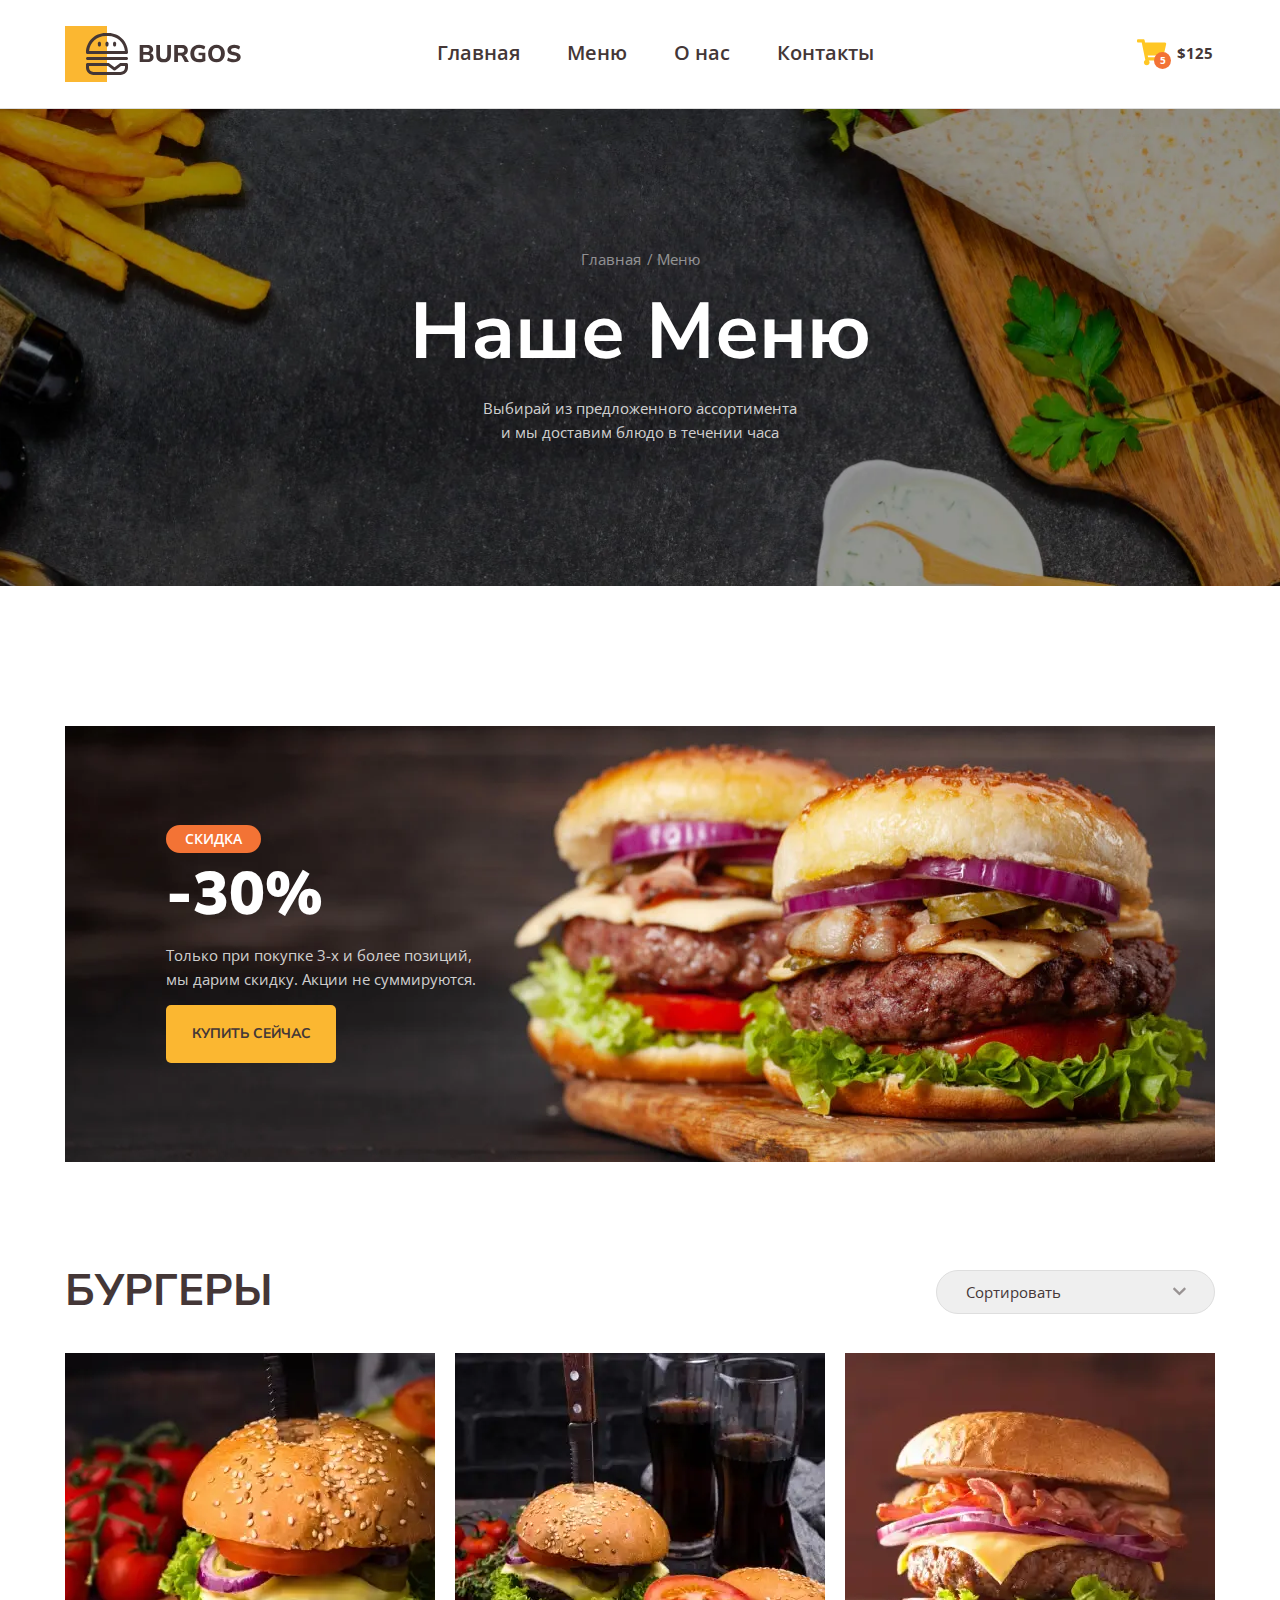
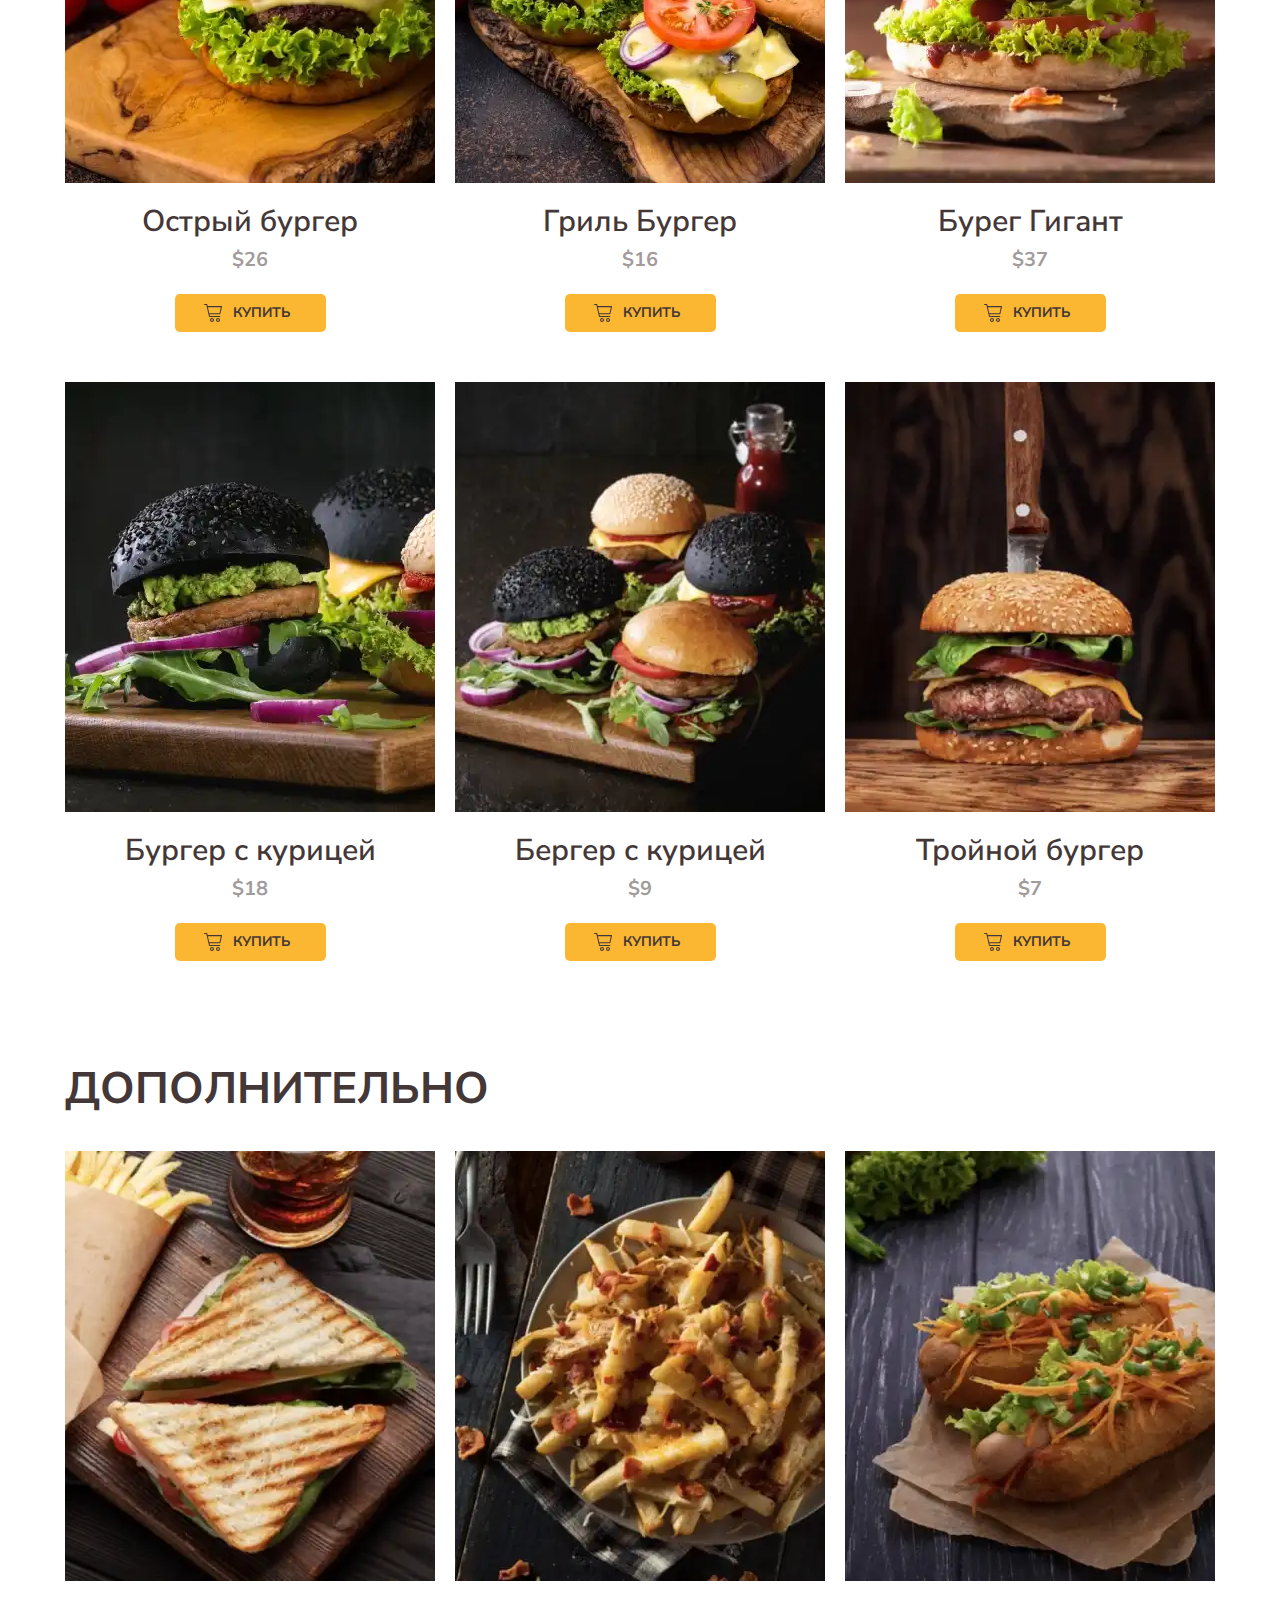
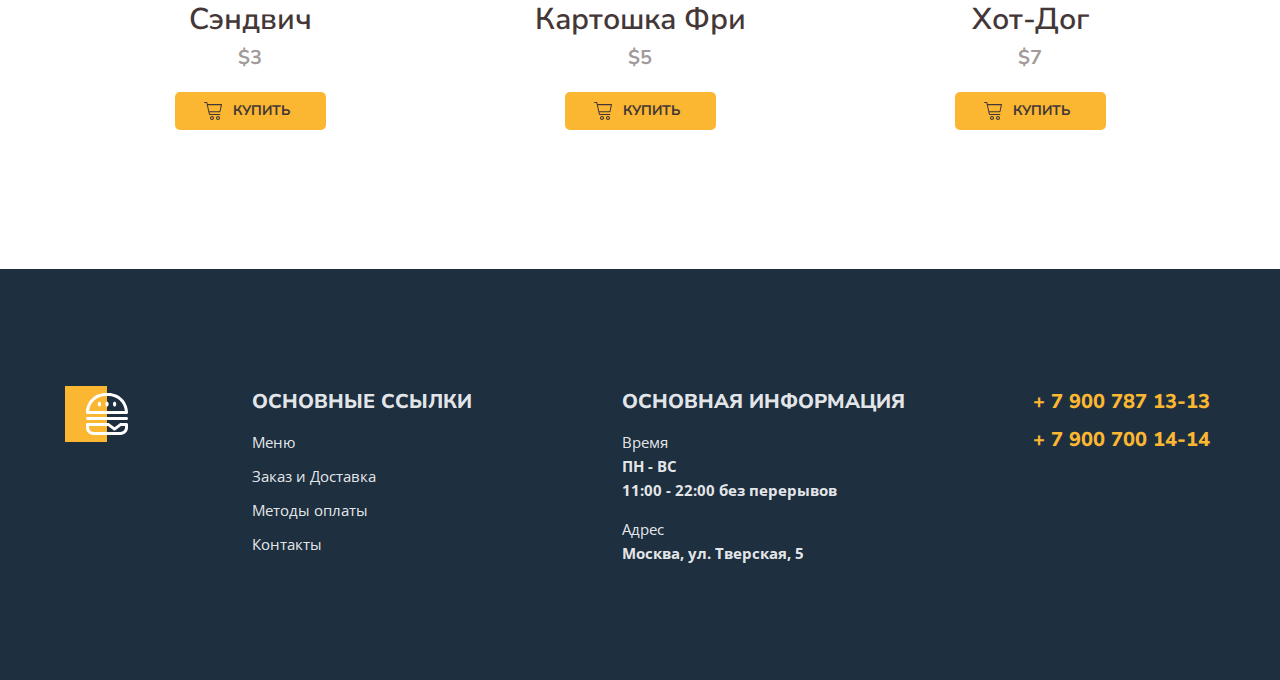
==== index.html @ 6c7c685e "fix8.2" ====
<!DOCTYPE html>
<html lang="ru">
<head>
    <link rel="preconnect" href="https://fonts.gstatic.com" crossorigin>
    <meta charset="UTF-8">
    <meta name="viewport" content="width=device-width, initial-scale=1.0">
    <title>Burger</title>
    <link rel="shortcut icon" href="images/favicon.ico">
    <link rel="icon" href="images/favicon.svg" type="image/svg+xml">
    <link rel="preload" as="image" type="image/webp" href="./images/banner-mobile.webp" media="(max-width: 450px)">
    <link rel="stylesheet" href="./styles/normalize.min.css">
    <link href="https://fonts.googleapis.com/css2?family=Nunito+Sans:ital,opsz,wght@0,6..12,200..1000;1,6..12,200..1000&family=Open+Sans:ital,wght@0,300..800;1,300..800&display=swap" rel="stylesheet">
    <link rel="stylesheet" href="./styles/main.css">
    <link rel="preconnect" href="https://fonts.googleapis.com">
</head>
<body>
    <header class="header" id="headerTop">
        <div class="container">
            <div class="header-wrapper">
                <button class="button-burger" onclick="openModal()"></button>
                <div class="logo"></div>
                <nav class="nav">
                    <a href="#" class="nav-link">Главная</a>
                    <a href="#" class="nav-link">Меню</a>
                    <a href="#" class="nav-link">О нас</a>
                    <a href="contact.html" class="nav-link">Контакты</a>
                </nav>
                <a href="#" class="cart">$125 
                    <span class="cart-count">
                        5
                    </span>
                </a>
            </div>
        </div>
    </header>
    <section class="hero">
        <div class="container">
            <ul class="breadcrumbs">
                <li class="breadcrumbs-item"><a href="#" class="breadcrumbs-link">Главная</a></li>
                <li class="breadcrumbs-item">Меню</li>
            </ul>
            <h1 class="hero-title">
                Наше меню
            </h1>
            <p class="hero-description">
                Выбирай из предложенного ассортимента и мы доставим блюдо в&nbsp;течении часа
            </p>
        </div>
    </section>
    <section class="banner">
        <div class="container">
            <div class="banner-wrapper">
                <h2 class="banner-title">
                    <span>Скидка</span>-30%
                </h2>
                <p class="banner-description">
                    Только при покупке&nbsp;3-х и более позиций, мы дарим скидку. Акции не суммируются.
                </p>
                <a class="banner-btn" href="#menuBurger">Купить сейчас</a>
            </div>
        </div>
    </section>
    <main>
        <section id="menuBurger">
            <div class="container">
                <div class="menu">
                    <div class="menu-header">
                        <h2 class="menu-title">Бургеры</h2>
                        <select class="select">
                            <option value="" disabled selected>Сортировать</option>
                            <option value="По умолчанию">По умолчанию</option>
                            <option value="По возрастанию">По возрастанию</option>
                            <option value="По убыванию">По убыванию</option>
                        </select>
                    </div>
                    <div class="menu-box">
                        <div class="menu-item">
                            <div class="menu-thumb">
                                <picture>
                                    <source srcset="./images/menu/mobile/01.webp" media="(max-width: 450px)" type="image/webp">
                                    <img src="./images/menu/01.webp" alt="Острый бургер">
                                </picture>
                            </div>
                            <h3 class="menu-name">Острый бургер</h3>
                            <p class="menu-price">$26</p>
                            <button class="menu-btn" type="button">Купить</button>
                        </div>
                        <div class="menu-item">
                            <div class="menu-thumb">
                                <picture>
                                    <source srcset="./images/menu/mobile/02.webp" media="(max-width: 450px)" type="image/webp">
                                    <img src="./images/menu/02.webp" alt="Гриль бургер">
                                </picture>
                            </div>
                            <h3 class="menu-name">Гриль Бургер</h3>
                            <p class="menu-price">$16</p>
                            <button class="menu-btn" type="button">Купить</button>
                        </div>
                        <div class="menu-item">
                            <div class="menu-thumb">
                                <picture>
                                    <source srcset="./images/menu/mobile/03.webp" media="(max-width: 450px)" type="image/webp">
                                    <img src="./images/menu/03.webp" alt="Бурег Гигант">
                                </picture>
                            </div>
                            <h3 class="menu-name">Бурег Гигант</h3>
                            <p class="menu-price">$37</p>
                            <button class="menu-btn" type="button">Купить</button>
                        </div>
                        <div class="menu-item">
                            <div class="menu-thumb">
                                <picture>
                                    <source srcset="./images/menu/mobile/04.webp" media="(max-width: 450px)" type="image/webp">
                                    <img src="./images/menu/04.webp" alt="Бургер с курицей">
                                </picture>
                            </div>
                            <h3 class="menu-name">Бургер с курицей</h3>
                            <p class="menu-price">$18</p>
                            <button class="menu-btn" type="button">Купить</button>
                        </div>
                        <div class="menu-item">
                            <div class="menu-thumb">
                                <picture>
                                    <source srcset="./images/menu/mobile/05.webp" media="(max-width: 450px)" type="image/webp">
                                    <img src="./images/menu/05.webp" alt="Бургер с курицей">
                                </picture>
                            </div>
                            <h3 class="menu-name">Бергер с курицей</h3>
                            <p class="menu-price">$9</p>
                            <button class="menu-btn" type="button">Купить</button>
                        </div>
                        <div class="menu-item">
                            <div class="menu-thumb">
                                <picture>
                                    <source srcset="./images/menu/mobile/06.webp" media="(max-width: 450px)" type="image/webp">
                                    <img src="./images/menu/06.webp" alt="Острый бургер">
                                </picture>
                            </div>
                            <h3 class="menu-name">Тройной бургер</h3>
                            <p class="menu-price">$7</p>
                            <button class="menu-btn" type="button">Купить</button>
                        </div>
                    </div>
                </div>
            </div>
        </section>
        <section>
            <div class="container">
                <div class="menu-add">
                    <div class="menuadd-header">
                        <h2 class="menu-title">Дополнительно</h2>
                    </div>
                    <div class="menu-box add">
                        <div class="menu-item add">
                            <div class="menu-thumb">
                                <picture>
                                    <source srcset="./images/menu/mobile/07.webp" media="(max-width: 450px)" type="image/webp">
                                    <img src="./images/menu/07.webp" alt="Сэндвич">
                                </picture>
                            </div>
                            <div class="menu-info">
                                <h3 class="menu-name add">Сэндвич</h3>
                                <p class="menu-price">$3</p>
                                <button class="menu-btn" type="button">Купить</button>
                            </div>
                        </div>
                        <div class="menu-item add">
                            <div class="menu-thumb">
                                <picture>
                                    <source srcset="./images/menu/mobile/08.webp" media="(max-width: 450px)" type="image/webp">
                                    <img src="./images/menu/08.webp" alt="Картошка Фри">
                                </picture>
                            </div>
                            <div class="menu-info">
                                <h3 class="menu-name">Картошка Фри</h3>
                                <p class="menu-price">$5</p>
                                <button class="menu-btn" type="button">Купить</button>
                            </div>
                        </div>
                        <div class="menu-item add">
                            <div class="menu-thumb">
                                <picture>
                                    <source srcset="./images/menu/mobile/09.webp" media="(max-width: 450px)" type="image/webp">
                                    <img src="./images/menu/09.webp" alt="Хот-Дог">
                                </picture>
                            </div>
                            <div class="menu-info">
                                <h3 class="menu-name">Хот-Дог</h3>
                                <p class="menu-price">$7</p>
                                <button class="menu-btn" type="button">Купить</button>
                            </div>
                        </div>
                    </div>
                </div>
            </div>
        </section>
    </main>
    <footer class="footer">
        <div class="container">
            <div class="footer-wrapper">
                <a href="#" class="footer-logo"></a>
                <div class="footer-item">
                    <h3 class="footer-title">Основные ссылки</h3>
                    <nav class="footer-nav">
                        <a href="#">Меню</a>
                        <a href="#">Заказ и Доставка</a>
                        <a href="#">Методы оплаты</a>
                        <a href="contact.html">Контакты</a>
                    </nav>
                    <a class="footer-tel mobile" href="tel:+79007871313">+ 7 900 787 13-13</a>
                    <a class="footer-tel mobile" href="tel:+79007001414">+ 7 900 700 14-14</a>
                </div>
                <div class="footer-item">
                    <h3 class="footer-title">Основная информация</h3>
                    <ul class="footer-list">
                        <li>
                            <span>Время</span>
                            ПН - ВС<br>11:00 - 22:00 без перерывов
                        </li>
                        <li>
                            <span>Адрес</span>
                            Москва, ул. Тверская, 5
                        </li>
                    </ul>
                </div>
                <div class="footer-item">
                    <a class="footer-tel" href="tel:+79007871313">+ 7 900 787 13-13</a>
                    <a class="footer-tel" href="tel:+79007001414">+ 7 900 700 14-14</a>
                </div>
            </div>
        </div>
    </footer>
    <a href="#headerTop" class="button-up hidden" id="btnUp">Наверх</a>
    <div class="modal" id="modal" >
        <a href="#" class="nav-link">Главная</a>
        <a href="#" class="nav-link">Меню</a>
        <a href="#" class="nav-link">О нас</a>
        <a href="contact.html" class="nav-link">Контакты</a>
        <button class="modal-close" onclick="closeModal()"></button>
    </div>
    <script src="./scripts/script.js"></script>
</body>
</html>
---- styles/main.css ----
:root {
    --open-sans: "Open Sans", serif;
    --nunito-sans: "Nunito Sans", serif;

    --accent-light: #FBB731;
    --accent-dark: #F37335;
    --dark: #443737;
    --light: #ffffff;
    --light-rbg: 255, 255, 255;

    --tr: .2s;
}

body {
    font-family: "Open Sans", serif;
}

a {
    text-decoration: none;
}

.container {
    width: 100%;
    max-width: 1180px;
    margin: 0 auto;
    padding: 0 15px;
}

/* Header */

.header {
    border-bottom: 1px solid #dedede;
}

.header-wrapper {
    display: flex;
    align-items: center;
    gap: 47px;
    padding: 26px 0;
}

.button-burger {
    display: none;
    width: 34px;
    height: 22px;
    border: none;
    background-color: transparent;
    background-image: url(../images/burger-button.svg);
}

.logo {
    display: block;
    width: 176px;
    height: 56px;
    background-image: url(../images/logo.svg);
    background-repeat: no-repeat;
    background-size: contain;
}

.nav {
    flex-grow: 1;
    display: flex;
    gap: 47px;
    margin-left: min(12vw, 149px);
}

.nav-link {
    color: var(--dark);
    font-weight: 600;
    font-size: 20px;
}

.nav-link::after {
    content: '';
    display: block;
    width: 100%;
    height: 3px;
    background-color: transparent;
    border-radius: 1.5px;
    transition: var(--tr);
}

.nav-link:hover::after {
    background-color: var(--accent-light);
}

.cart {
    display: flex;
    position: relative;
    align-items: center;
    gap: 10px;
    color: var(--dark);
    font-weight: 700;
    font-size: 15px;
    padding-right: 2px;
}

.cart::before {
    content: '';
    display: block;
    width: 30px;
    height: 30px;
    background-image: url(../images/cart.svg);
    background-repeat: no-repeat;
    background-size: contain;
}

.cart-count {
    display: flex;
    position: absolute;
    bottom: 0px;
    left: 17px;
    align-items: center;
    justify-content: center;
    width: 17px;
    height: 17px;
    font-size: 10px;
    color: var(--light);
    background-color: var(--accent-dark);
    border-radius: 100%;
}

/* Hero */

.hero {
    background-image: url(../images/hero.webp);
    background-repeat: no-repeat;
    background-size: cover;
    background-position: center center;
    text-align: center;
    padding: 142px 0;
}

.breadcrumbs {
    display: flex;
    align-items: center;
    justify-content: center;
    gap: 16px;
    list-style: none;
    padding: 0;
    color: rgba(var(--light-rbg), .5);
    font-size: 15px;
    margin: 0;
}

.breadcrumbs-item {
    position: relative;
}

.breadcrumbs-item:not(:last-child)::after {
    content: '/';
    position: absolute;
    right: -12px;
}

.breadcrumbs-link {
    color: rgba(var(--light-rbg), .5);
    transition: var(--tr);
}

.breadcrumbs-link:hover {
    color: var(--accent-light);
}

.hero-title {
    color: var(--light);
    font-family: var(--nunito-sans);
    font-size: 79px;
    font-weight: 700;
    text-transform: capitalize;
    margin-top: 19px;
    margin-bottom: 18px;
}

.hero-description {
    max-width: 320px;
    margin: 0 auto;
    color: rgba(var(--light-rbg), .8);
    font-size: 15px;
    line-height: 160%;
}

/* Banner */

.banner {
    margin-top: 140px;
}

.banner-wrapper {
    padding: 99px 101px;
    background-image: url(../images/banner.webp);
    background-repeat: no-repeat;
    background-position: center;
}

.banner-title {
    color: var(--light);
    font-family: var(--nunito-sans);
    font-weight: 900;
    font-size: 60px;
    line-height: 127%;
    text-transform: uppercase;
    margin: 0 0 11px 0;
}

.banner-title span {
    display: block;
    text-align: center;
    font-family: var(--open-sans);
    color: var(--light);
    font-weight: 600;
    font-size: 14px;
    line-height: 129%;
    text-transform: uppercase;
    background-color: var(--accent-dark);
    max-width: 95px;
    border-radius: 14px;
    margin-bottom: 3px;
    padding: 5px 0;
}

.banner-description {
    max-width: 328px;
    font-family: var(--open-sans);
    font-weight: 400;
    font-size: 15px;
    line-height: 160%;
    color: rgba(var(--light-rbg), 0.8);
    margin: 0 0 14px;
}

.banner-btn {
    display: block;
    border-radius: 5px;
    text-align: center;
    width: 170px;
    border: none;
    background-color: var(--accent-light);
    font-family: var(--nunito-sans);
    font-weight: 700;
    font-size: 14px;
    line-height: 129%;
    text-transform: uppercase;
    color: var(--dark);
    padding: 20px 0;
    transition: var(--tr);
}

.banner-btn:hover {
    background-color: var(--accent-dark);
}

/* Menu header */

.menu {
    margin: 104px 0 0 0;
}

.menu-header {
    display: flex;
    justify-content: space-between;
    align-items: center;
    margin: 0 0 36px 0;
    position: relative;
}

.menu-title {
    margin: 0;
    font-family: var(--nunito-sans);   
    color: var(--dark);
    text-transform: uppercase;
    font-size: 44px;
}

.menu-box {
    display: grid;
    grid-template-columns: repeat(3, 1fr);
    grid-template-rows: auto;;
    gap: 30px 20px;
}

.menu-thumb {
    width: 100%;
    height: min(34vw, 430px);
    position: relative;
    overflow: hidden;
    margin: 0 0 20px 0;
}

.menu-thumb img {
    width: 100%;
    height: 100%;
    position: absolute;
    left: 50%;
    top: 50%;
    transform: translate(-50%, -50%);
    object-fit: cover;
}

.select {
    display: block;
    width: 279px;
    font-family: var(--open-sans);
    font-weight: 400;
    font-size: 15px;
    line-height: 160%;
    color: var(--dark);
    border-radius: 22px;
    border: 1px solid #dedede;
    padding: 9px 29px;
    appearance: none;
    cursor: pointer;
    outline: none;
}

.menu-header::after {
    content: '';
    display: block;
    position: absolute;
    right: 29px;
    width: 13px;
    height: 9px;
    background: url(../images/arrow.svg);
    background-repeat: no-repeat;
    background-size: contain;
    pointer-events: none;
}

.menu-name {
    font-family: var(--nunito-sans);
    color: var(--dark);
    font-size: 30px;
    font-weight: 600;
    line-height: 127%;
    text-align: center;
    margin: 0;
    /* padding: 20px 0 0 0; */
}

.menu-price {
    font-family: var(--nunito-sans);
    font-weight: 700;
    font-size: 20px;
    line-height: 140%;
    text-align: center;
    color: rgba(68, 55, 55, 0.5);
    margin: 0;
    padding: 5px 0 0 0;
}

.menu-btn {
    display: block;
    border-radius: 5px;
    border: none;
    background-color: var(--accent-light);
    font-family: var(--nunito-sans);
    font-weight: 700;
    font-size: 14px;
    line-height: 129%;
    text-transform: uppercase;
    color: var(--dark);
    margin: 20px auto;
    padding: 10px 36px 10px 58px;
    position: relative;
    transition: var(--tr);
    cursor: pointer;
}

.menu-btn::before {
    content: '';
    display: block;
    width: 18px;
    height: 18px;
    background: url(../images/cart2.svg) no-repeat;
    background-size: contain;
    position: absolute;
    left: 29px;
}

.menu-btn:hover {
    background-color: var(--accent-dark);
}

/* Дополнительно */

.menu-add {
    margin-top: 83px;
}

.menuadd-header {
    display: flex;
    justify-content: space-between;
    align-items: center;
    margin: 0 0 36px 0;
    position: relative;
}

/* Футер */

.footer {
    background-color: #1E2F40;
    margin-top: 119px;
}

.footer-wrapper {
    display: flex;
    justify-content: space-between;
    font-family: var(--nunito-sans);
    color: rgba(var(--light-rbg), .9);
    padding: 114px 0 100px 0;
    gap: 15px;
}

.footer-logo {
    display: block;
    width: 63px;
    height: 56px;
    background-image: url(../images/logo-light-min.svg);
    background-repeat: no-repeat;
    background-size: contain;
    margin-top: 3px;
}

.footer-title {
    font-weight: 800;
    font-size: 20px;
    line-height: 190%;
    text-transform: uppercase;
    margin: 0;
    padding-bottom: 9px;
}

.footer-nav {
    font-family: var(--open-sans);
    font-weight: 400;
    font-size: 15px;
    line-height: 160%;
}

.footer-list {
    font-family: var(--open-sans);
    list-style-type: none;
    font-weight: 700;
    font-size: 15px;
    line-height: 160%;
    padding: 0;
    margin: 0;
}

.footer-list li {
    padding-bottom: 15px;
}

.footer-list span {
    display: block;
    font-weight: 400;
    font-size: 15px;
    line-height: 160%;
}

.footer-nav a{
    display: block;
    padding-bottom: 10px;
    color: rgba(var(--light-rbg), .9);
    transition: var(--tr);
}

.footer-nav a:hover {
    color: var(--accent-light);
}

.footer-tel {
    display: block;
    color: var(--accent-light);
    font-weight: 800;
    font-size: 20px;
    line-height: 190%;
    text-transform: uppercase;
    transition: var(--tr);
    text-align: right;
}

.footer-tel.mobile {
    display: none;
}

.footer-tel:hover {
    color: var(--accent-dark);
}

.footer-item:last-child {
    flex-basis: 196px;
    margin-right: 5px;
    margin-left: -15px;
}
.footer-item:nth-child(3) {
    margin-left: 25px;
}

/* Contacts */

.hero-contact {
    background-image: url(../images/hero-contact.webp);
    background-repeat: no-repeat;
    background-size: cover;
    background-position: center center;
    text-align: center;
    padding: 142px 0;
}

.contact-main {
    display: flex;
    align-items: center;
    gap: 20px;
    max-width: 1057px;
    margin: 140px auto 60px;
}

.contact-map {
    flex-basis: 680px;
}

.contact-adress {
    flex-basis: calc(100% - 680px - 20px);
    list-style-type: none;
    padding-left: 0;
}

.contact-adress > li:not(:last-child) {
    margin-bottom: 26px;
}

.contact-adress > li > span {
    display: block;
    font-size: 15px;
    line-height: 160%;
}

.contact-adress > li > span:first-child {
    font-family: var(--nunito-sans);
    font-size: 20px;
    font-weight: 700;
    line-height: 190%;
    text-transform: uppercase;
    margin-left: 3px;
    margin-bottom: 4px;
}

.contact-adress > li > span:last-child {
    font-weight: 700;
    margin-top: 10px;
}

.contact-additionally {
    display: flex;
    justify-content: space-between;
    gap: 20px;
    max-width: 1057px;
    list-style-type: none;
    padding-left: 0;
    margin: 0 auto;
}

.contact-additionally > li {
    font-size: 15px;
    display: flex;
    align-items: center;
    gap: 15px;
}

.contact-additionally > li::before {
    content: '';
    display: block;
    width: 80px;
    height: 80px;
    background-repeat: no-repeat;
    background-size: cover;
}

.contact-additionally > li:nth-child(1):before {
    background-image: url(../images/contact/01.svg);
}
.contact-additionally > li:nth-child(2):before {
    background-image: url(../images/contact/02.svg);
}
.contact-additionally > li:nth-child(3):before {
    background-image: url(../images/contact/03.svg);
}

.contact-info,
.contact-tel {
    display: block;
    color: var(--dark);
    font-family: var(--nunito-sans);
    font-size: 20px;
    font-weight: 700;
    line-height: 140%;
    margin-top: 5px;
}

.contact-tel {
    transition: var(--tr);
}

.contact-tel:hover {
    color: var(--accent-light);
}

.button-up {
    position: fixed;
    right: 10px;
    bottom: 10px;
    border-radius: 5px;
    text-align: center;
    width: 80px;
    border: none;
    background-color: var(--accent-light);
    font-family: var(--nunito-sans);
    font-weight: 700;
    font-size: 14px;
    line-height: 129%;
    text-transform: uppercase;
    color: var(--dark);
    padding: 8px 0;
    transition: var(--tr);
}

.button-up:hover {
    background-color: var(--accent-dark);
}

.button-up.hidden {
    opacity: 0;
    pointer-events: none;
}

.button-up.visible {
    opacity: 1;
}

.modal {
    display: none;
}

/* Media */

@media (max-width: 1280px) {
    .container {
        box-sizing: border-box;
    }
}

@media (max-width: 1080px) {
    .header-wrapper {
        gap: 48px;
    }
    .nav {
        gap: min(3vw, 30px);
        margin-left: 0;
    }
}

@media (max-width: 768px) {
    .hero {
        padding: 142px 0 142px 10px;
    }
    .header-wrapper {
        gap: 45px;
        padding: 30px 0;
    }
    .nav {
        gap: 23px;
    }
    .logo {
        width: 150px;
        height: 47.81px;
    }
    .banner {
        margin-top: 72px;
    }
    .banner-wrapper {
        padding: 100px  40px;
        background-position: 18%;
    }
    .menu {
        margin-top: 84px;
    }
    .menu-thumb {
        height: 430px;
    }
    .menu-add {
        margin-top: 72px;
    }
    .menu-box {
        grid-template-columns: repeat(2, 1fr);
    }
    .menu-box.add {
        grid-template-columns: 1fr;
        gap: 50px;
    }
    .menu-item.add {
        display: flex;
        align-items: center;
        gap: 20px;
    }
    .menu-item.add .menu-thumb {
        flex-basis: calc(63% - 20px);
        height: 260px;
        margin: 0;
    }
    .menu-item.add .menu-info {
        flex-basis: 37%;
    }
    .footer {
        margin-top: 140px;
    }
    .footer-title {
        padding-bottom: 11px;
    }
    .footer-item:nth-child(3) {
        margin-left: 23px;
    }
    .footer-item:last-child {
        display: none;
    }
    .footer-list {
        padding-top: 1px;
    }
    .footer-list li {
        padding-bottom: 14px;
    }
    .footer-tel.mobile {
        display: block;
        text-align: left;
    }
    .footer-nav a{
        padding-bottom: 9px;
    }
    .footer-nav{
        padding-bottom: 4px;
    }
    .footer-wrapper {
        padding: 59px 0 71px 0;
    }
}

    @media (max-width: 730px) {
    .nav {
        display: none;
    }
    .button-burger {
        display: block;
    }
    .logo {
        flex-grow: 1;
        width: 116px;
        height: 37px;
    }
    .header-wrapper {
        gap: 21px;
        padding: 19px 0;
    }
    .modal {
        display: flex;
        flex-direction: column;
        width: 100%;
        max-width: 500px;
        padding: 40px 15px;
        position: absolute;
        top: -400px;
        left: 0;
        right: 0;
        margin: 0 auto;
        background-color: #fff8df;
        align-items: center;
        gap: 23px;
        box-sizing: border-box;
        transition: var(--tr);
    }
    .modal-close {
        position: absolute;
        top: 20px;
        right: 20px;
        background-image: url(../images/modal-close.svg);
        width: 22px;
        height: 22px;
        background-repeat: no-repeat;
        background-size: contain;
        border: none;
        background-color: transparent;
    }
    .hero {
        padding: 57px 0;
        background-image: url(../images/hero-mobile.webp);
    }
    .banner {
        margin-top: 34px;
    }
    .banner-wrapper {
        padding: 33px 16px;
    }
    .banner-description {
        font-size: 14px;
        max-width: 222px;
        margin-bottom: 18px;
    }
    .banner-btn {
        width: 197px;
    }
    .breadcrumbs {
        font-size: 14px;
        gap: 12px;
    }
    .breadcrumbs-item:not(:last-child)::after {
        right: -8px;
    }
    .hero-title {
        font-size: 38px;
        margin-top: 29px;
        margin-bottom: 12px;
    }
    .hero-description {
        font-size: 12px;
        max-width: 258px;
    }
    .menu {
        margin-top: 58px;
    }
    .menu-title {
        font-size: 27px;
    }
    .select {
        width: 136px;
        font-size: 12px;
        padding: 11px 14px;
    }
    .menu-box {
        gap: 24px 20px;
    }
    .menu-thumb {
        margin: 0 0 9px 0;
        height: 50vw;
    }
    .menu-header {
        margin: 0 0 31px 0;
    }
    .menu-header::after {
        right: 11px;
    }
    .menu-name {
        font-size: 13px;
    }
    .menu-price {
        font-size: 12px;
        padding: 8px 0 11px 0;
    }
    .menu-btn {
        margin: 0 auto;
        padding: 10px 25px 10px 47px;
    }
    .menu-btn::before {
        left: 22px;
    }
    .menu-add {
        margin-top: 63px;
    }
    .menu-box.add {
        gap: 25px;
    }
    .menu-item.add .menu-thumb {
        flex-basis: calc(100% - 150px);
        height: 35vw;
    }
    .menu-item.add .menu-info {
        flex-basis: 130px;
    }
    .footer {
        margin-top: 79px;
    }
    .footer-wrapper {
        flex-direction: column;
        position: relative;
    }
    .footer-tel.mobile {
        position: absolute;
        top: 52px;
        right: 1px;
    }
    .footer-wrapper {
        margin-left: -2px;
        padding: 60px 0 50px 0;
        gap: 22px;
    }
    .footer-tel.mobile + .footer-tel.mobile {
        top: 90px;
    }
    .footer-logo {
        margin-bottom: 21px;
        margin-top: 0;
    }
    .footer-title {
        font-size: 18px;
        padding-bottom: 14px;
    }
    .footer-item:nth-child(3) {
        margin-left: 0;
    }
    .footer-list {
        padding-top: 0px;
    }
}
@media (max-width: 450px) {
    .menu-item.add .menu-thumb {
        flex-basis: calc(100% - 130px - 20px);
        height: 40vw;
    }
    .banner-wrapper {
        background-image: url(../images/banner-mobile.webp);
    }
}
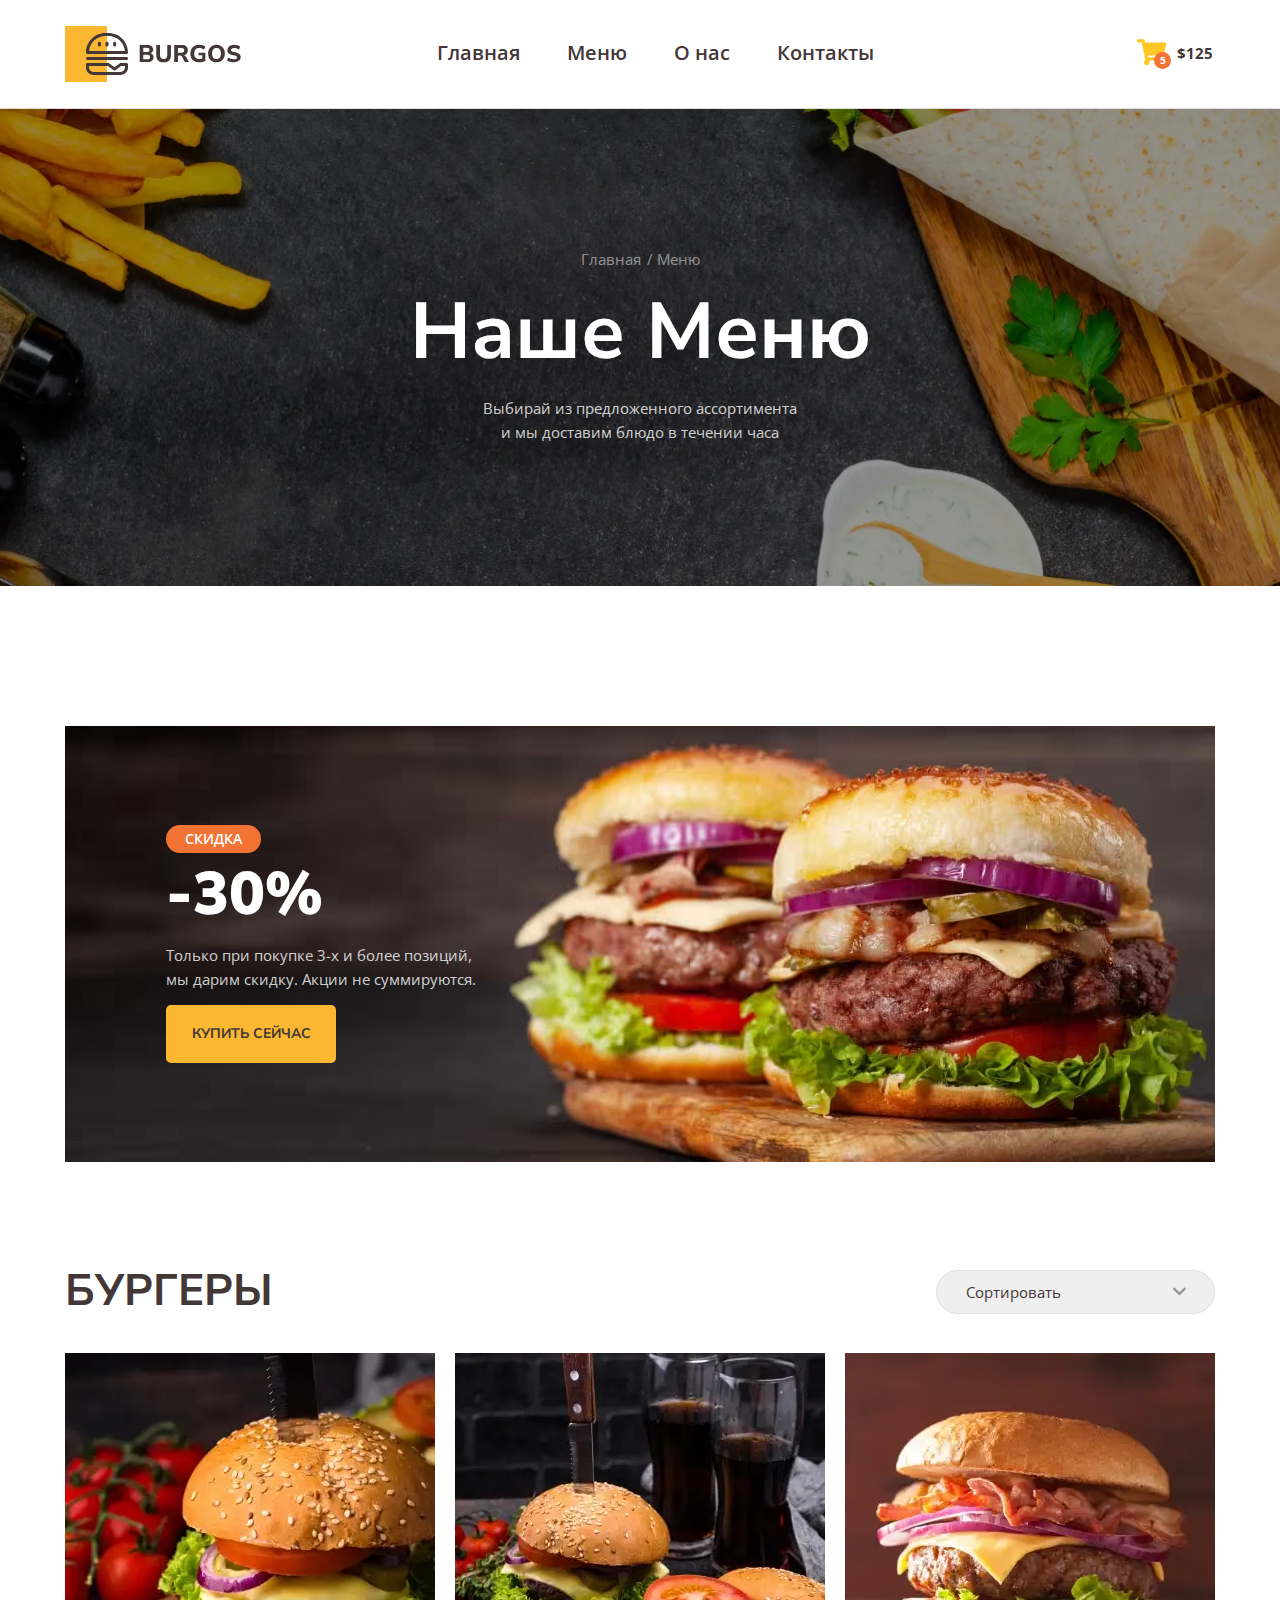
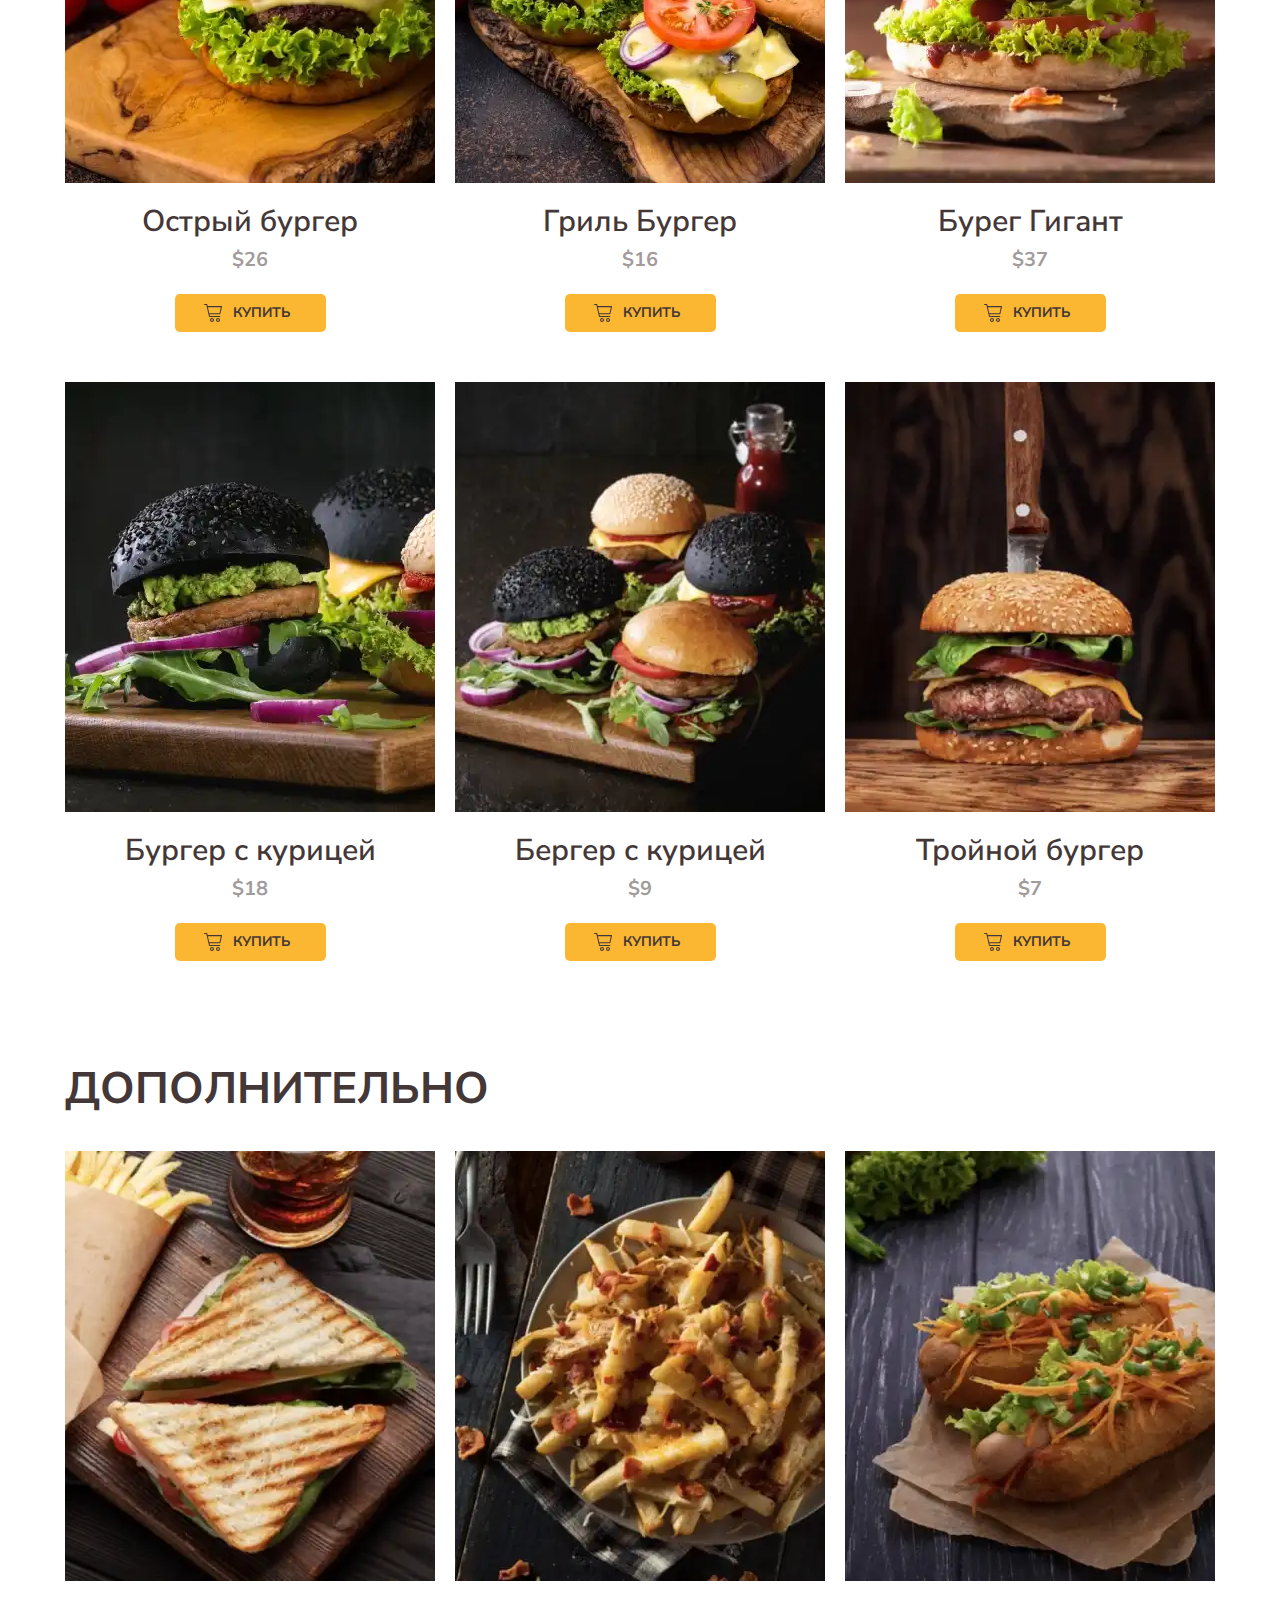
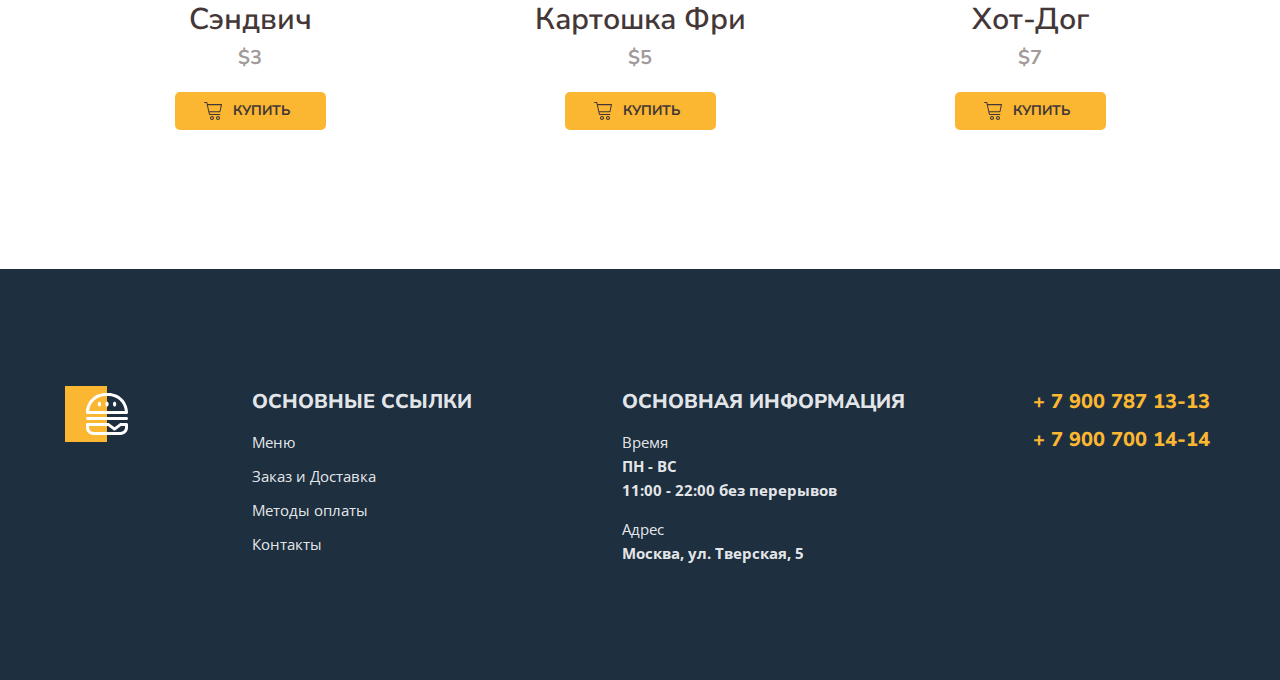
==== commit 3f78ea6a: "testAvif" ====
--- a/index.html
+++ b/index.html
@@ -7,7 +7,7 @@
     <title>Burger</title>
     <link rel="shortcut icon" href="images/favicon.ico">
     <link rel="icon" href="images/favicon.svg" type="image/svg+xml">
-    <link rel="preload" as="image" type="image/webp" href="./images/banner-mobile.webp" media="(max-width: 450px)">
+    <link rel="preload" as="image" type="image/avif" href="./images/banner-mobile.avif" media="(max-width: 450px)">
     <link rel="stylesheet" href="./styles/normalize.min.css">
     <link href="https://fonts.googleapis.com/css2?family=Nunito+Sans:ital,opsz,wght@0,6..12,200..1000;1,6..12,200..1000&family=Open+Sans:ital,wght@0,300..800;1,300..800&display=swap" rel="stylesheet">
     <link rel="stylesheet" href="./styles/main.css">
@@ -58,6 +58,16 @@
                 </p>
                 <a class="banner-btn" href="#menuBurger">Купить сейчас</a>
             </div>
+            <p class="banner-description mobile">
+                Только при покупке&nbsp;3-х и более позиций, мы дарим скидку. Акции не суммируются.
+            </p>
+            <h2 class="banner-title mobile">
+                <span>Скидка</span>-30%
+            </h2>
+            <p class="banner-description mobile">
+                Только при покупке&nbsp;3-х и более позиций, мы дарим скидку. Акции не суммируются.
+            </p>
+            <a class="banner-btn mobile" href="#menuBurger">Купить сейчас</a>
         </div>
     </section>
     <main>
--- a/styles/main.css
+++ b/styles/main.css
@@ -188,7 +188,7 @@
 
 .banner-wrapper {
     padding: 99px 101px;
-    background-image: url(../images/banner.webp);
+    background-image: url(../images/banner.avif);
     background-repeat: no-repeat;
     background-position: center;
 }
@@ -201,6 +201,10 @@
     line-height: 127%;
     text-transform: uppercase;
     margin: 0 0 11px 0;
+}
+
+.banner-title.mobile {
+    display: none;
 }
 
 .banner-title span {
@@ -227,6 +231,10 @@
     line-height: 160%;
     color: rgba(var(--light-rbg), 0.8);
     margin: 0 0 14px;
+}
+
+.banner-description.mobile {
+    display: none;
 }
 
 .banner-btn {
@@ -244,6 +252,9 @@
     color: var(--dark);
     padding: 20px 0;
     transition: var(--tr);
+}
+.banner-btn.mobile {
+    display: none;
 }
 
 .banner-btn:hover {
@@ -798,6 +809,7 @@
     }
     .banner-wrapper {
         padding: 33px 16px;
+        background-position: 18%;
     }
     .banner-description {
         font-size: 14px;
@@ -915,6 +927,38 @@
         height: 40vw;
     }
     .banner-wrapper {
-        background-image: url(../images/banner-mobile.webp);
+        background-image: url(../images/banner-mobile.avif);
+        background-position: 0%;
+        height: 263px;
+    }
+    .banner {
+        position: relative;
+    }
+    .banner-description {
+        display: none;
+    }
+    .banner-description.mobile {
+        position: absolute;
+        display: block;
+        left: 32px;
+        bottom: 94px;
+    }
+    .banner-btn {
+        display: none;
+    }
+    .banner-btn.mobile {
+        position: absolute;
+        display: block;
+        left: 32px;
+        bottom: 34px;
+    }
+    .banner-title {
+        display: none;
+    }
+    .banner-title.mobile {
+        position: absolute;
+        display: block;
+        left: 30px;
+        top: 34px;
     }
 }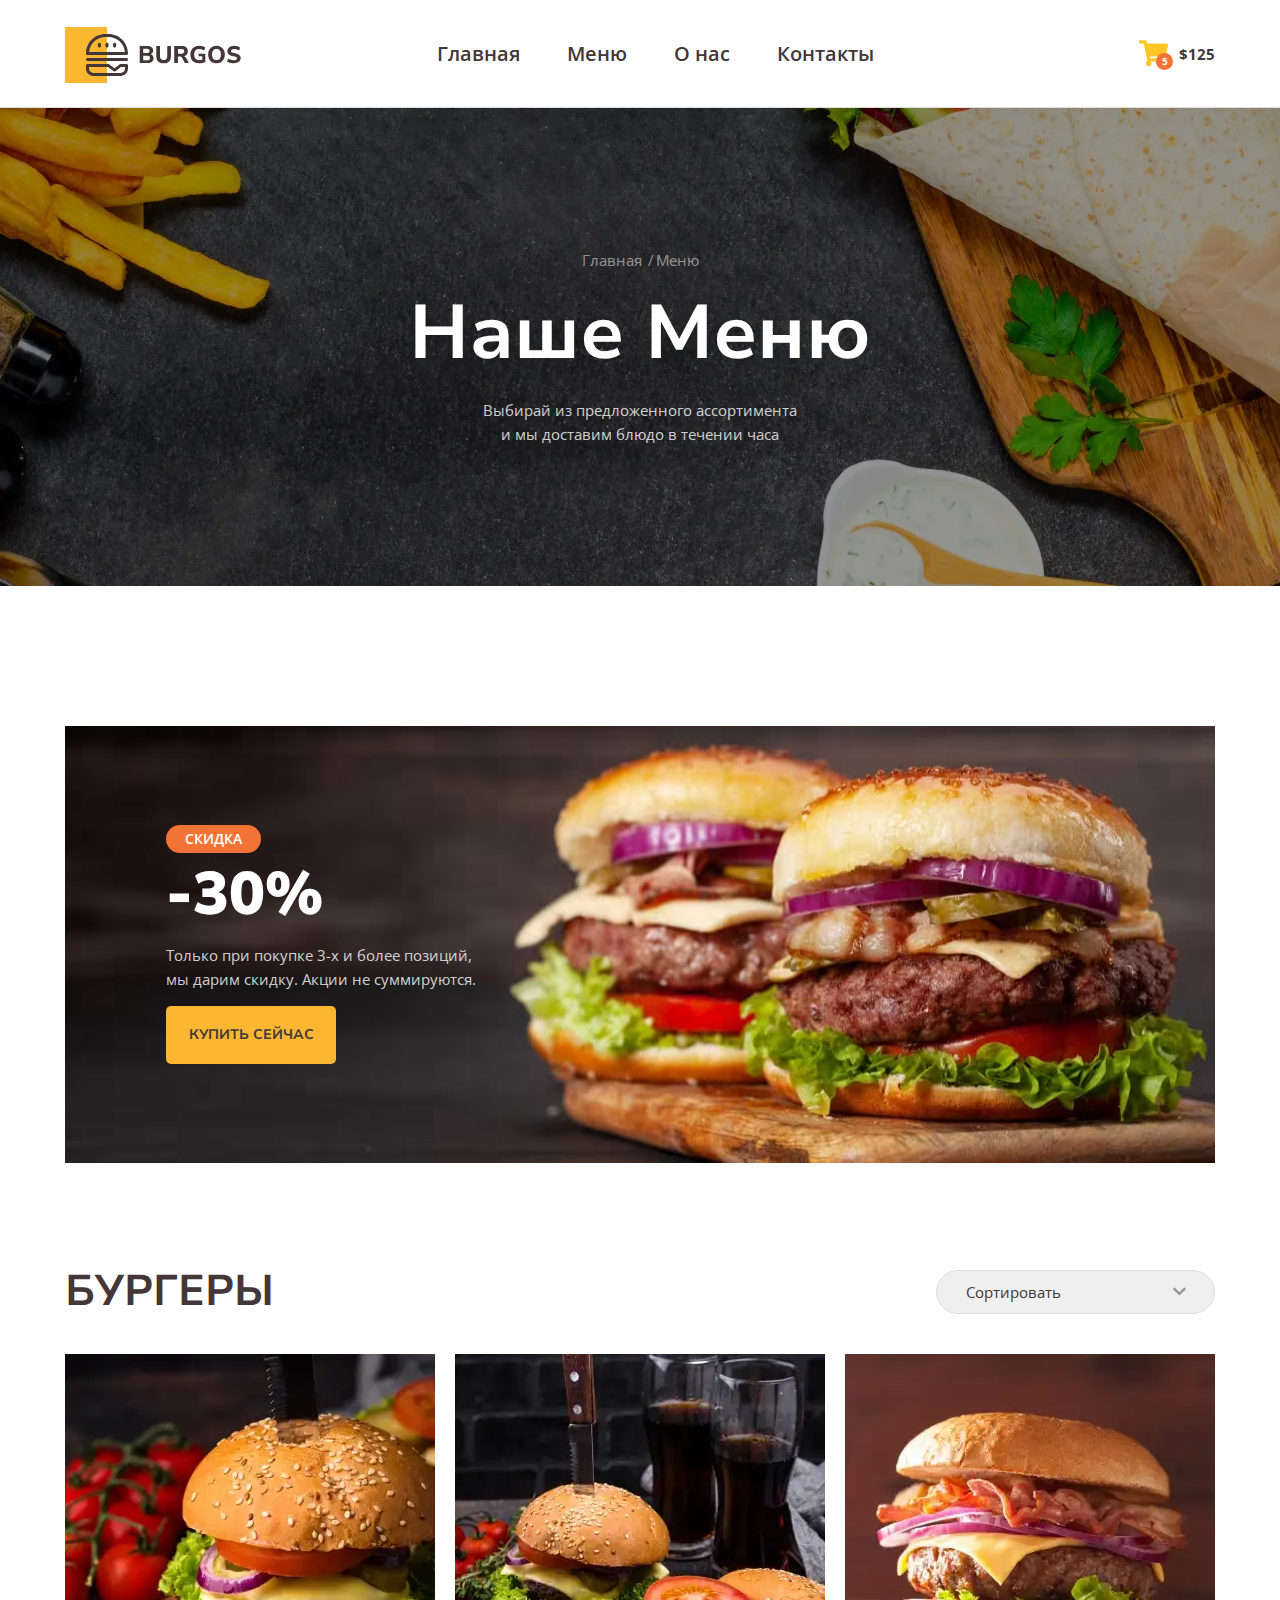
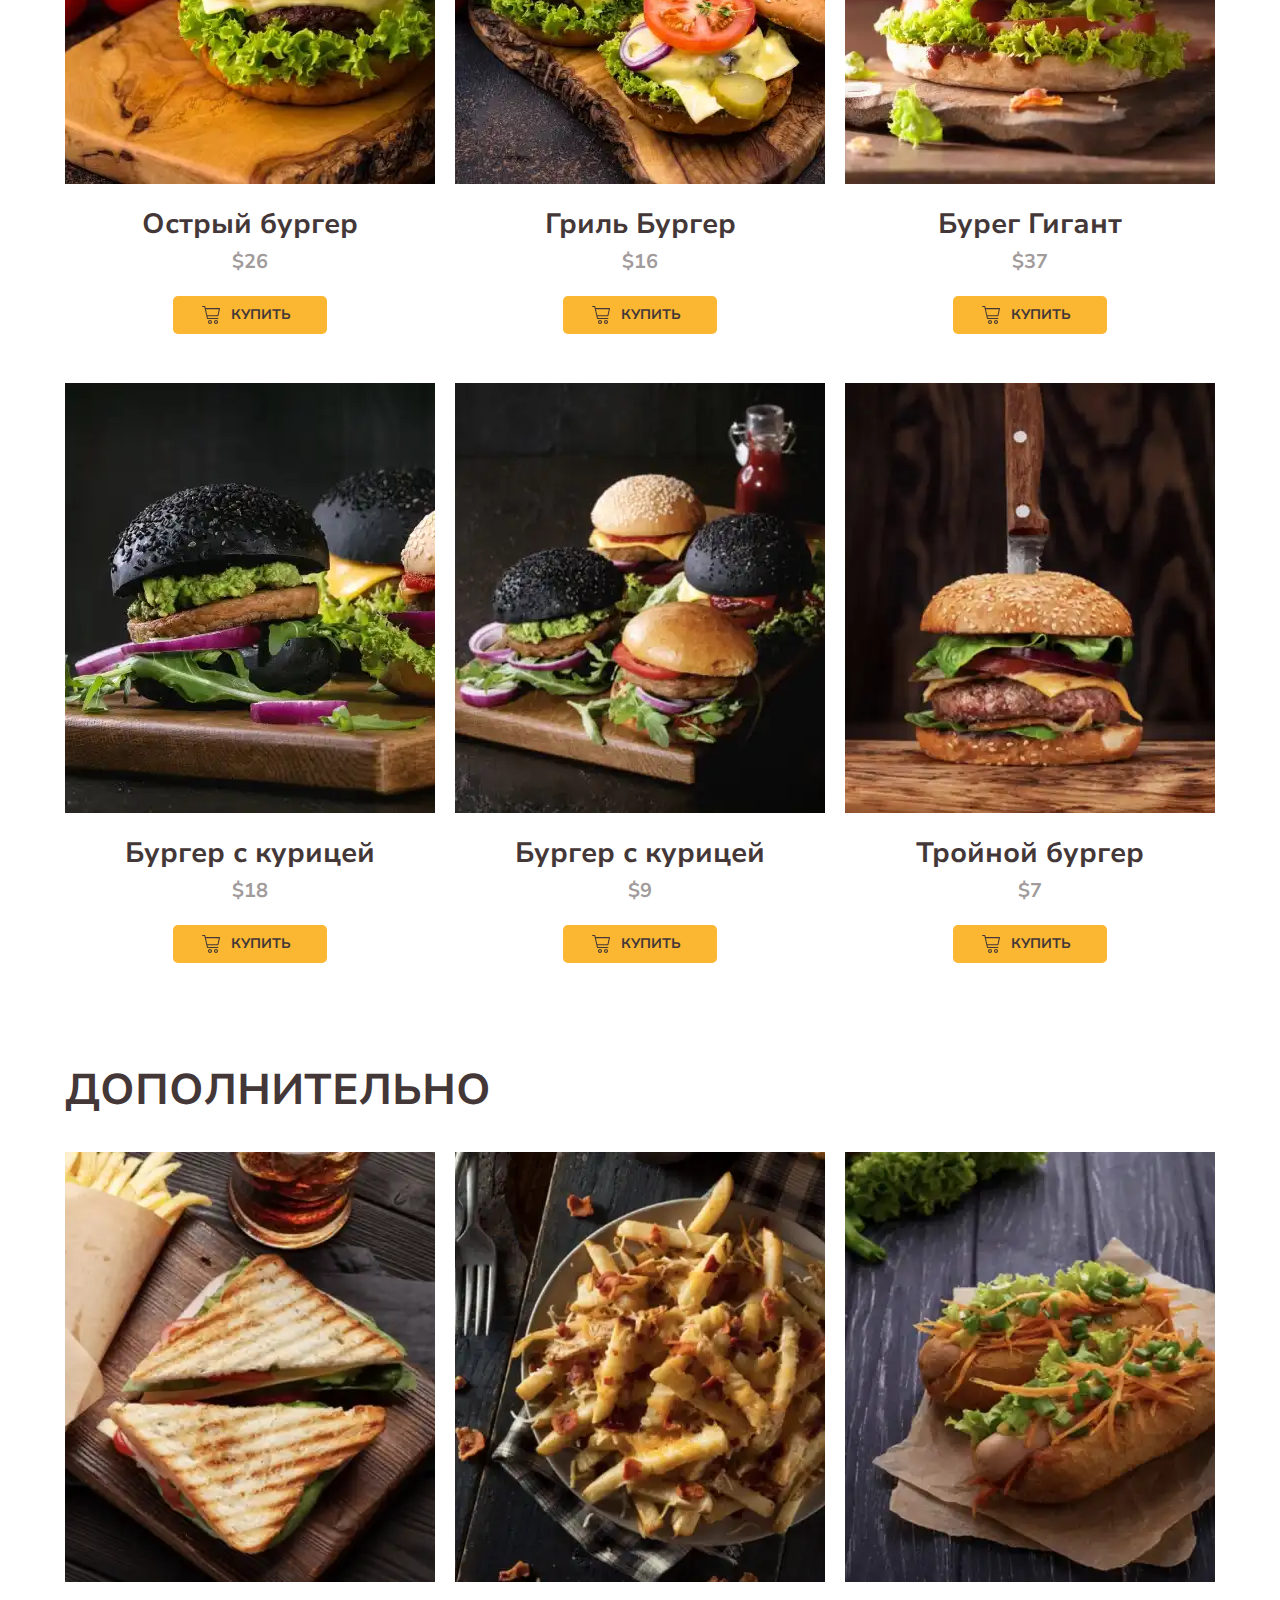
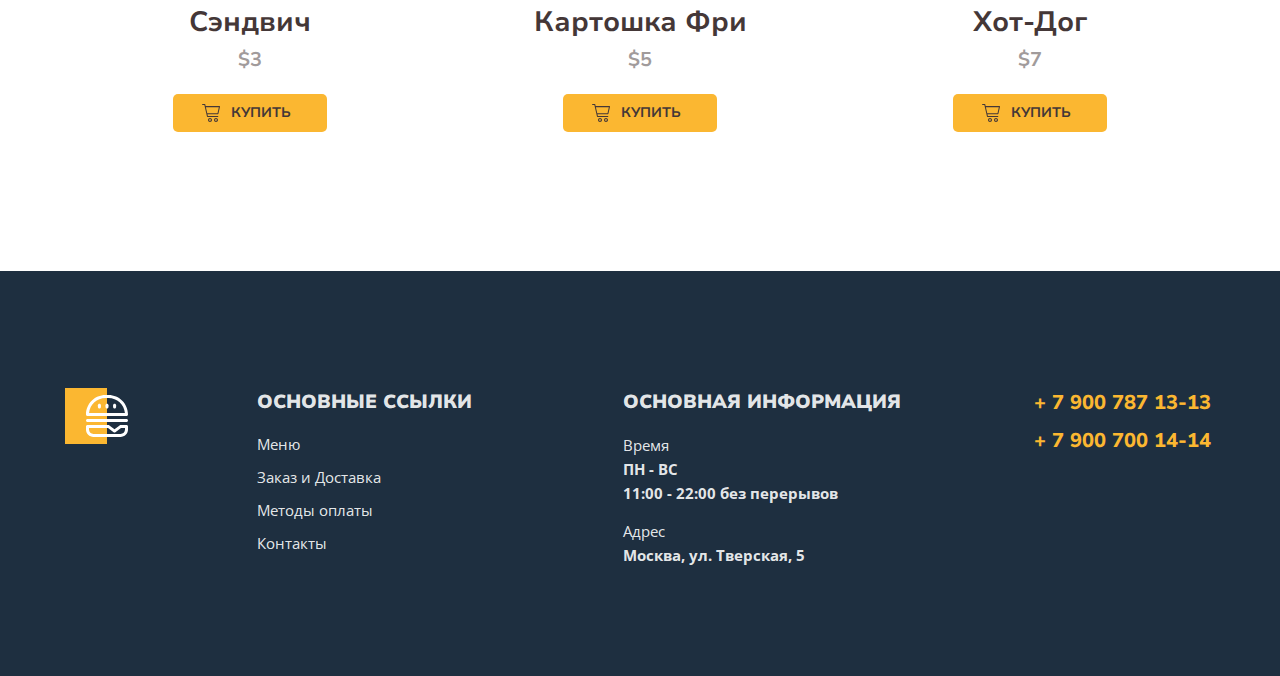
==== commit 840f8032: "optimiz" ====
--- a/index.html
+++ b/index.html
@@ -1,7 +1,6 @@
 <!DOCTYPE html>
 <html lang="ru">
 <head>
-    <link rel="preconnect" href="https://fonts.gstatic.com" crossorigin>
     <meta charset="UTF-8">
     <meta name="viewport" content="width=device-width, initial-scale=1.0">
     <title>Burger</title>
@@ -9,9 +8,10 @@
     <link rel="icon" href="images/favicon.svg" type="image/svg+xml">
     <link rel="preload" as="image" type="image/avif" href="./images/banner-mobile.avif" media="(max-width: 450px)">
     <link rel="stylesheet" href="./styles/normalize.min.css">
-    <link href="https://fonts.googleapis.com/css2?family=Nunito+Sans:ital,opsz,wght@0,6..12,200..1000;1,6..12,200..1000&family=Open+Sans:ital,wght@0,300..800;1,300..800&display=swap" rel="stylesheet">
+    <!-- <link rel="preconnect" href="https://fonts.gstatic.com" crossorigin>
+    <link rel="preconnect" href="https://fonts.googleapis.com">
+    <link href="https://fonts.googleapis.com/css2?family=Nunito+Sans:opsz,wght@6..12,200..1000&family=Open+Sans:wght@300..800&display=swap" rel="stylesheet"> -->
     <link rel="stylesheet" href="./styles/main.css">
-    <link rel="preconnect" href="https://fonts.googleapis.com">
 </head>
 <body>
     <header class="header" id="headerTop">
@@ -58,16 +58,6 @@
                 </p>
                 <a class="banner-btn" href="#menuBurger">Купить сейчас</a>
             </div>
-            <p class="banner-description mobile">
-                Только при покупке&nbsp;3-х и более позиций, мы дарим скидку. Акции не суммируются.
-            </p>
-            <h2 class="banner-title mobile">
-                <span>Скидка</span>-30%
-            </h2>
-            <p class="banner-description mobile">
-                Только при покупке&nbsp;3-х и более позиций, мы дарим скидку. Акции не суммируются.
-            </p>
-            <a class="banner-btn mobile" href="#menuBurger">Купить сейчас</a>
         </div>
     </section>
     <main>
@@ -135,7 +125,7 @@
                                     <img src="./images/menu/05.webp" alt="Бургер с курицей">
                                 </picture>
                             </div>
-                            <h3 class="menu-name">Бергер с курицей</h3>
+                            <h3 class="menu-name">Бургер с курицей</h3>
                             <p class="menu-price">$9</p>
                             <button class="menu-btn" type="button">Купить</button>
                         </div>
@@ -207,8 +197,8 @@
     </main>
     <footer class="footer">
         <div class="container">
+            <a href="#" class="footer-logo"></a>
             <div class="footer-wrapper">
-                <a href="#" class="footer-logo"></a>
                 <div class="footer-item">
                     <h3 class="footer-title">Основные ссылки</h3>
                     <nav class="footer-nav">
--- a/styles/main.css
+++ b/styles/main.css
@@ -1,3 +1,53 @@
+/* @import url('https://fonts.googleapis.com/css2?family=Nunito+Sans:opsz,wght@6..12,200..1000&family=Open+Sans:wght@300..800&display=swap'); */
+@font-face {
+    font-family: 'Open Sans';
+    src: url('../fonts/OpenSans-SemiBold.woff2') format('woff2');
+    font-weight: 600;
+    font-display: swap;
+}
+
+@font-face {
+    font-family: 'Open Sans';
+    src: url('../fonts/OpenSans-Regular.woff2') format('woff2');
+    font-weight: 400;
+    font-display: swap;
+}
+
+@font-face {
+    font-family: 'Open Sans';
+    src: url('../fonts/OpenSans-Bold.woff2') format('woff2');
+    font-weight: 700;
+    font-display: swap;
+}
+
+@font-face {
+    font-family: 'Nunito Sans SB';
+    src: url('../fonts/NunitoSans10pt-SemiBold.woff2') format('woff2');
+    font-weight: 600;
+    font-display: swap;
+}
+
+@font-face {
+    font-family: 'Nunito Sans';
+    src: url('../fonts/NunitoSans10pt-Bold.woff2') format('woff2');
+    font-weight: 700;
+    font-display: swap;
+}
+
+@font-face {
+    font-family: 'Nunito Sans';
+    src: url('../fonts/NunitoSans10pt-ExtraBold.woff2') format('woff2');
+    font-weight: 800;
+    font-display: swap;
+}
+
+@font-face {
+    font-family: 'Nunito Sans';
+    src: url('../fonts/NunitoSans10pt-Black.woff2') format('woff2');
+    font-weight: 900;
+    font-display: swap;
+}
+
 :root {
     --open-sans: "Open Sans", serif;
     --nunito-sans: "Nunito Sans", serif;
@@ -36,7 +86,7 @@
     display: flex;
     align-items: center;
     gap: 47px;
-    padding: 26px 0;
+    padding: 27px 0 24px 0;
 }
 
 .button-burger {
@@ -92,7 +142,6 @@
     color: var(--dark);
     font-weight: 700;
     font-size: 15px;
-    padding-right: 2px;
 }
 
 .cart::before {
@@ -128,14 +177,14 @@
     background-size: cover;
     background-position: center center;
     text-align: center;
-    padding: 142px 0;
+    padding: 144px 0 140px 0;
 }
 
 .breadcrumbs {
     display: flex;
     align-items: center;
     justify-content: center;
-    gap: 16px;
+    gap: 14px;
     list-style: none;
     padding: 0;
     color: rgba(var(--light-rbg), .5);
@@ -165,11 +214,11 @@
 .hero-title {
     color: var(--light);
     font-family: var(--nunito-sans);
-    font-size: 79px;
+    font-size: 76px;
     font-weight: 700;
     text-transform: capitalize;
-    margin-top: 19px;
-    margin-bottom: 18px;
+    margin-top: 21px;
+    margin-bottom: 20px;
 }
 
 .hero-description {
@@ -201,10 +250,6 @@
     line-height: 127%;
     text-transform: uppercase;
     margin: 0 0 11px 0;
-}
-
-.banner-title.mobile {
-    display: none;
 }
 
 .banner-title span {
@@ -230,11 +275,7 @@
     font-size: 15px;
     line-height: 160%;
     color: rgba(var(--light-rbg), 0.8);
-    margin: 0 0 14px;
-}
-
-.banner-description.mobile {
-    display: none;
+    margin: 0 0 15px;
 }
 
 .banner-btn {
@@ -253,9 +294,6 @@
     padding: 20px 0;
     transition: var(--tr);
 }
-.banner-btn.mobile {
-    display: none;
-}
 
 .banner-btn:hover {
     background-color: var(--accent-dark);
@@ -271,7 +309,7 @@
     display: flex;
     justify-content: space-between;
     align-items: center;
-    margin: 0 0 36px 0;
+    margin: 0 0 38px 0;
     position: relative;
 }
 
@@ -280,14 +318,14 @@
     font-family: var(--nunito-sans);   
     color: var(--dark);
     text-transform: uppercase;
-    font-size: 44px;
+    font-size: 43px;
 }
 
 .menu-box {
     display: grid;
     grid-template-columns: repeat(3, 1fr);
     grid-template-rows: auto;;
-    gap: 30px 20px;
+    gap: 29px 20px;
 }
 
 .menu-thumb {
@@ -295,7 +333,7 @@
     height: min(34vw, 430px);
     position: relative;
     overflow: hidden;
-    margin: 0 0 20px 0;
+    margin: 0 0 23px 0;
 }
 
 .menu-thumb img {
@@ -340,12 +378,11 @@
 .menu-name {
     font-family: var(--nunito-sans);
     color: var(--dark);
-    font-size: 30px;
+    font-size: 28px;
     font-weight: 600;
     line-height: 127%;
     text-align: center;
     margin: 0;
-    /* padding: 20px 0 0 0; */
 }
 
 .menu-price {
@@ -402,7 +439,7 @@
     display: flex;
     justify-content: space-between;
     align-items: center;
-    margin: 0 0 36px 0;
+    margin: 0 0 37px 0;
     position: relative;
 }
 
@@ -411,6 +448,7 @@
 .footer {
     background-color: #1E2F40;
     margin-top: 119px;
+    position: relative;
 }
 
 .footer-wrapper {
@@ -418,7 +456,7 @@
     justify-content: space-between;
     font-family: var(--nunito-sans);
     color: rgba(var(--light-rbg), .9);
-    padding: 114px 0 100px 0;
+    padding: 113px 4px 95px min(15vw, 200px);
     gap: 15px;
 }
 
@@ -429,23 +467,24 @@
     background-image: url(../images/logo-light-min.svg);
     background-repeat: no-repeat;
     background-size: contain;
-    margin-top: 3px;
+    position: absolute;
+    top: 117px;
 }
 
 .footer-title {
-    font-weight: 800;
-    font-size: 20px;
+    font-weight: 900;
+    font-size: 19px;
     line-height: 190%;
     text-transform: uppercase;
     margin: 0;
-    padding-bottom: 9px;
+    padding-bottom: 13px;
 }
 
 .footer-nav {
     font-family: var(--open-sans);
     font-weight: 400;
     font-size: 15px;
-    line-height: 160%;
+    line-height: 154%;
 }
 
 .footer-list {
@@ -459,7 +498,7 @@
 }
 
 .footer-list li {
-    padding-bottom: 15px;
+    padding-bottom: 14px;
 }
 
 .footer-list span {
@@ -501,11 +540,7 @@
 
 .footer-item:last-child {
     flex-basis: 196px;
-    margin-right: 5px;
-    margin-left: -15px;
-}
-.footer-item:nth-child(3) {
-    margin-left: 25px;
+    margin-left: -37px;
 }
 
 /* Contacts */
@@ -673,7 +708,7 @@
 
 @media (max-width: 768px) {
     .hero {
-        padding: 142px 0 142px 10px;
+        padding: 142px 0 142px 12px;
     }
     .header-wrapper {
         gap: 45px;
@@ -690,7 +725,7 @@
         margin-top: 72px;
     }
     .banner-wrapper {
-        padding: 100px  40px;
+        padding: 99px  40px;
         background-position: 18%;
     }
     .menu {
@@ -725,8 +760,12 @@
     .footer {
         margin-top: 140px;
     }
+    .footer-logo {
+        position: absolute;
+        top: 61px;
+    }
     .footer-title {
-        padding-bottom: 11px;
+        padding-bottom: 12px;
     }
     .footer-item:nth-child(3) {
         margin-left: 23px;
@@ -745,13 +784,13 @@
         text-align: left;
     }
     .footer-nav a{
-        padding-bottom: 9px;
+        padding-bottom: 10px;
     }
     .footer-nav{
         padding-bottom: 4px;
     }
     .footer-wrapper {
-        padding: 59px 0 71px 0;
+        padding: 60px 3px 76px 140px;
     }
 }
 
@@ -805,19 +844,25 @@
         background-image: url(../images/hero-mobile.webp);
     }
     .banner {
-        margin-top: 34px;
+        margin-top: 33px;
     }
     .banner-wrapper {
-        padding: 33px 16px;
+        padding: 35px 15px 32px 15px;
         background-position: 18%;
+    }
+    .banner-title {
+        font-size: 61px;
+        margin: 0 0 9px 0;
     }
     .banner-description {
         font-size: 14px;
         max-width: 222px;
         margin-bottom: 18px;
+        margin-left: 2px;
     }
     .banner-btn {
         width: 197px;
+        margin-left: 2px;
     }
     .breadcrumbs {
         font-size: 14px;
@@ -827,19 +872,19 @@
         right: -8px;
     }
     .hero-title {
-        font-size: 38px;
-        margin-top: 29px;
-        margin-bottom: 12px;
+        font-size: 36px;
+        margin-top: 30px;
+        margin-bottom: 13px;
     }
     .hero-description {
         font-size: 12px;
         max-width: 258px;
     }
     .menu {
-        margin-top: 58px;
+        margin-top: 57px;
     }
     .menu-title {
-        font-size: 27px;
+        font-size: 26px;
     }
     .select {
         width: 136px;
@@ -847,14 +892,14 @@
         padding: 11px 14px;
     }
     .menu-box {
-        gap: 24px 20px;
+        gap: 25px 20px;
     }
     .menu-thumb {
         margin: 0 0 9px 0;
         height: 50vw;
     }
     .menu-header {
-        margin: 0 0 31px 0;
+        margin: 0 0 30px 0;
     }
     .menu-header::after {
         right: 11px;
@@ -868,7 +913,7 @@
     }
     .menu-btn {
         margin: 0 auto;
-        padding: 10px 25px 10px 47px;
+        padding: 10px 23px 10px 46px;
     }
     .menu-btn::before {
         left: 22px;
@@ -877,7 +922,7 @@
         margin-top: 63px;
     }
     .menu-box.add {
-        gap: 25px;
+        gap: 24px;
     }
     .menu-item.add .menu-thumb {
         flex-basis: calc(100% - 150px);
@@ -887,7 +932,7 @@
         flex-basis: 130px;
     }
     .footer {
-        margin-top: 79px;
+        margin-top: 80px;
     }
     .footer-wrapper {
         flex-direction: column;
@@ -900,19 +945,18 @@
     }
     .footer-wrapper {
         margin-left: -2px;
-        padding: 60px 0 50px 0;
+        padding: 161px 0 49px 0;
         gap: 22px;
     }
     .footer-tel.mobile + .footer-tel.mobile {
         top: 90px;
     }
     .footer-logo {
-        margin-bottom: 21px;
-        margin-top: 0;
+        left: 13px;
     }
     .footer-title {
-        font-size: 18px;
-        padding-bottom: 14px;
+        font-size: 17px;
+        padding-bottom: 15px;
     }
     .footer-item:nth-child(3) {
         margin-left: 0;
@@ -921,9 +965,10 @@
         padding-top: 0px;
     }
 }
+
 @media (max-width: 450px) {
     .menu-item.add .menu-thumb {
-        flex-basis: calc(100% - 130px - 20px);
+        flex-basis: calc(101% - 130px - 20px);
         height: 40vw;
     }
     .banner-wrapper {
@@ -931,34 +976,4 @@
         background-position: 0%;
         height: 263px;
     }
-    .banner {
-        position: relative;
-    }
-    .banner-description {
-        display: none;
-    }
-    .banner-description.mobile {
-        position: absolute;
-        display: block;
-        left: 32px;
-        bottom: 94px;
-    }
-    .banner-btn {
-        display: none;
-    }
-    .banner-btn.mobile {
-        position: absolute;
-        display: block;
-        left: 32px;
-        bottom: 34px;
-    }
-    .banner-title {
-        display: none;
-    }
-    .banner-title.mobile {
-        position: absolute;
-        display: block;
-        left: 30px;
-        top: 34px;
-    }
 }